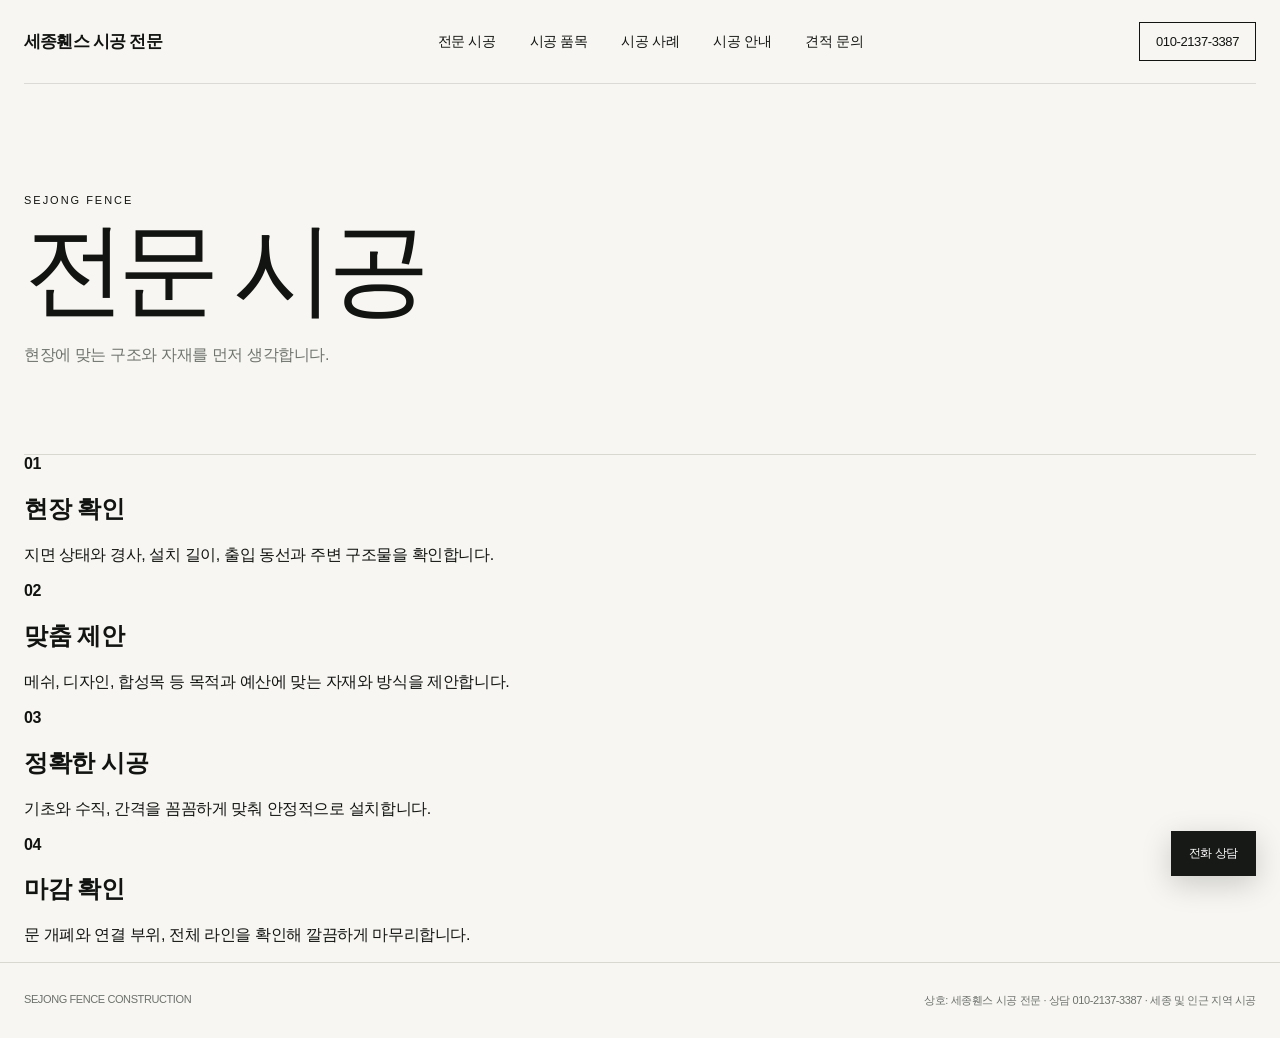
==== about.html @ a95125a5 "Add files via upload" ====
<!doctype html><html lang="ko"><head><meta charset="utf-8"><meta name="viewport" content="width=device-width,initial-scale=1"><title>세종휀스 전문 시공 | 세종휀스 시공 전문</title><meta name="description" content="현장에 맞는 구조와 자재를 먼저 생각합니다."><meta name="keywords" content="세종휀스, 세종 휀스 시공, 세종펜스, 세종 울타리, 세종 메쉬휀스, 세종 합성목휀스"><meta property="og:title" content="세종휀스 전문 시공 | 세종휀스 시공 전문"><meta property="og:description" content="현장에 맞는 구조와 자재를 먼저 생각합니다."><link rel="stylesheet" href="style.css">  <link rel="icon" type="image/png" href="favicon.png">
  <link rel="apple-touch-icon" href="assets/horangi-favicon.png">
</head><body><nav class="nav wrap subnav"><a class="brand" href="index.html">세종휀스 시공 전문</a><div class="menu"><a href="about.html">전문 시공</a><a href="types.html">시공 품목</a><a href="works.html">시공 사례</a><a href="process.html">시공 안내</a><a href="contact.html">견적 문의</a></div><a class="call" href="tel:01021373387">010-2137-3387</a></nav><main class="wrap"><section class="subhero reveal"><div class="kicker">SEJONG FENCE</div><h1>전문 시공</h1><p class="copy">현장에 맞는 구조와 자재를 먼저 생각합니다.</p></section><section class="service-list"><div class="service-row reveal"><b>01</b><h2>현장 확인</h2><p>지면 상태와 경사, 설치 길이, 출입 동선과 주변 구조물을 확인합니다.</p></div><div class="service-row reveal"><b>02</b><h2>맞춤 제안</h2><p>메쉬, 디자인, 합성목 등 목적과 예산에 맞는 자재와 방식을 제안합니다.</p></div><div class="service-row reveal"><b>03</b><h2>정확한 시공</h2><p>기초와 수직, 간격을 꼼꼼하게 맞춰 안정적으로 설치합니다.</p></div><div class="service-row reveal"><b>04</b><h2>마감 확인</h2><p>문 개폐와 연결 부위, 전체 라인을 확인해 깔끔하게 마무리합니다.</p></div></section></main><footer><div class="wrap footer-row"><div>SEJONG FENCE CONSTRUCTION</div><div>상호: 세종휀스 시공 전문 · 상담 010-2137-3387 · 세종 및 인근 지역 시공</div></div></footer><a class="float" href="tel:01021373387">전화 상담</a><script src="script.js"></script></body></html>
---- style.css ----
*{box-sizing:border-box}html{scroll-behavior:smooth}body{margin:0;background:#f3f2ee;color:#151816;font-family:Arial,"Noto Sans KR",sans-serif;letter-spacing:-.025em}.wrap{width:min(1240px,calc(100% - 48px));margin:auto}a{color:inherit;text-decoration:none}img{display:block;width:100%}::selection{background:#d8ff45;color:#111}.nav{height:92px;display:flex;align-items:center;justify-content:space-between;position:relative;z-index:5;border-bottom:1px solid rgba(255,255,255,.25)}.brand{font-weight:800;font-size:18px;letter-spacing:-.05em}.menu{display:flex;gap:30px;font-size:14px}.menu a{position:relative}.menu a:after{content:"";position:absolute;left:0;bottom:-7px;width:0;height:1px;background:currentColor;transition:.35s}.menu a:hover:after{width:100%}.call{font-size:13px;border:1px solid currentColor;padding:10px 15px;border-radius:99px}.hero{min-height:94vh;position:relative;color:#fff;overflow:hidden}.hero-bg{position:absolute;inset:0;background:linear-gradient(90deg,rgba(10,14,11,.78) 0%,rgba(10,14,11,.18) 58%,rgba(10,14,11,.05)),url('assets/hero-composite.webp') center/cover;transform:scale(1.03);animation:heroZoom 9s ease-out forwards}@keyframes heroZoom{to{transform:scale(1)}}.hero-copy{position:relative;z-index:2;padding:15vh 0 80px}.eyebrow,.kicker{font-size:11px;letter-spacing:.18em;text-transform:uppercase}.hero h1{font-size:clamp(54px,7.5vw,118px);line-height:.92;letter-spacing:-.075em;margin:24px 0 34px;max-width:1040px;font-weight:650}.hero-copy>p{max-width:520px;font-size:17px;line-height:1.8;color:rgba(255,255,255,.8)}.hero-links{display:flex;gap:10px;margin-top:36px}.hero-links a{padding:15px 20px;border:1px solid rgba(255,255,255,.45);border-radius:99px;font-size:13px;backdrop-filter:blur(8px)}.hero-links a:first-child{background:#d8ff45;color:#111;border-color:#d8ff45}.intro{display:grid;grid-template-columns:.8fr 1.2fr;gap:9vw;padding:150px 0 110px;border-bottom:1px solid #c9c9c3}.intro:before{content:"01 / APPROACH";font-size:11px;letter-spacing:.16em}.intro h2{font-size:clamp(42px,5.2vw,76px);line-height:1.02;letter-spacing:-.065em;margin:0}.intro p{grid-column:2;font-size:17px;line-height:1.9;max-width:650px;margin:0;color:#555b57}.projects{padding:110px 0}.project-head{display:flex;justify-content:space-between;align-items:end;margin-bottom:45px}.section-title{font-size:clamp(42px,5vw,72px);line-height:1;letter-spacing:-.06em;margin:0}.project-head span{font-size:11px;letter-spacing:.15em}.gallery{display:grid;grid-template-columns:repeat(12,1fr);gap:16px}.tile{position:relative;overflow:hidden;background:#ddd}.tile:nth-child(1){grid-column:span 7}.tile:nth-child(2){grid-column:span 5}.tile:nth-child(3){grid-column:span 4}.tile:nth-child(4){grid-column:span 4}.tile:nth-child(5){grid-column:span 4}.tile:nth-child(n+6){grid-column:span 3}.tile img{aspect-ratio:1/1;object-fit:cover;transition:transform .8s cubic-bezier(.2,.8,.2,1),filter .5s}.tile:hover img{transform:scale(1.035);filter:contrast(1.04)}.meta{position:absolute;left:14px;right:14px;bottom:14px;padding:13px 15px;display:flex;justify-content:space-between;align-items:center;background:rgba(246,246,240,.9);backdrop-filter:blur(12px);font-size:12px}.meta small{letter-spacing:.08em;color:#777}.meta b{font-size:12px}.statement{background:#171b18;color:#eef0e9;padding:135px 0}.statement-grid{display:grid;grid-template-columns:1.1fr .9fr;gap:9vw}.statement .kicker{color:#d8ff45;margin-bottom:22px}.statement p{font-size:18px;line-height:1.9;color:#aeb5af;margin-top:55px}.facts{margin-top:55px;border-top:1px solid #3a3e3a}.fact{display:grid;grid-template-columns:60px 1fr auto;align-items:center;padding:23px 0;border-bottom:1px solid #3a3e3a}.fact b{font-size:12px;color:#d8ff45}.fact span{font-size:15px}.fact:after{content:'↗';font-size:18px}.insights{padding:120px 0}.insights-head{display:grid;grid-template-columns:1fr 1fr;gap:40px;margin-bottom:50px}.insights-head p{line-height:1.8;color:#666;max-width:520px}.insight-grid{display:grid;grid-template-columns:repeat(4,1fr);border-top:1px solid #bbb;border-left:1px solid #bbb}.insight{min-height:250px;padding:28px;border-right:1px solid #bbb;border-bottom:1px solid #bbb;display:flex;flex-direction:column;justify-content:space-between;transition:.35s}.insight:hover{background:#d8ff45}.icon{width:42px;height:42px;border:1px solid #8e928e;border-radius:50%;display:grid;place-items:center;font-size:18px}.insight h3{font-size:21px;margin:0 0 10px}.insight p{font-size:13px;line-height:1.7;color:#666;margin:0}.insight:hover p{color:#303530}.cta{padding:130px 0;display:flex;justify-content:space-between;align-items:end}.cta h2{font-size:clamp(48px,6vw,86px);line-height:.98;letter-spacing:-.07em;margin:15px 0 0}.round{width:120px;height:120px;border-radius:50%;display:grid;place-items:center;background:#d8ff45;font-size:14px;transition:.4s}.round:hover{transform:rotate(-8deg) scale(1.05)}footer{padding:30px 0;border-top:1px solid #c9c9c3;font-size:11px;color:#6c716d}.footer-row{display:flex;justify-content:space-between;gap:30px}.float{position:fixed;right:24px;bottom:24px;z-index:10;background:#151816;color:#fff;padding:14px 18px;border-radius:99px;font-size:12px;box-shadow:0 8px 30px rgba(0,0,0,.18)}.reveal{opacity:0;transform:translateY(24px);transition:opacity .85s,transform .85s}.reveal.on{opacity:1;transform:none}
/* sub pages */body:not(:has(.hero)){padding-top:0}.subhero{padding:120px 0 80px}.subhero h1{font-size:clamp(52px,7vw,96px);letter-spacing:-.07em;line-height:.95;margin:15px 0}.subhero p{max-width:620px;line-height:1.8;color:#666}.cards{display:grid;grid-template-columns:repeat(3,1fr);gap:16px;padding-bottom:100px}.card{padding:28px;border:1px solid #c9c9c3;min-height:240px}.card h3{font-size:24px}.card p{line-height:1.8;color:#666}.plainnav{color:#151816;border-bottom:1px solid #c9c9c3}.plainnav .nav{border-bottom:0}
@media(max-width:800px){.wrap{width:min(100% - 28px,1240px)}.nav{height:72px}.menu{display:none}.brand{font-size:16px}.call{font-size:11px}.hero{min-height:82vh}.hero-copy{padding-top:14vh}.hero h1{font-size:52px}.hero-copy>p{font-size:15px}.intro{grid-template-columns:1fr;padding:90px 0 70px;gap:25px}.intro h2,.intro p{grid-column:1}.gallery{grid-template-columns:1fr 1fr}.tile,.tile:nth-child(n){grid-column:span 1}.tile:first-child{grid-column:span 2}.meta{position:static}.meta b{display:none}.statement{padding:90px 0}.statement-grid,.insights-head{grid-template-columns:1fr}.statement p{margin-top:15px}.insight-grid{grid-template-columns:1fr 1fr}.insight{min-height:210px}.cta{padding:90px 0;align-items:center}.round{width:92px;height:92px}.footer-row{display:block;line-height:1.8}.float{right:14px;bottom:14px}.cards{grid-template-columns:1fr}}
/* v5 refined editorial system */
:root{--paper:#f7f6f2;--ink:#121412;--muted:#6f746f;--line:#d8d8d1;--accent:#8d6b45}
body{background:var(--paper);color:var(--ink)}
.nav{height:84px;border-bottom:1px solid rgba(20,22,20,.12)}
.hero .nav{border-bottom-color:rgba(255,255,255,.25)}
.brand{font-size:17px;letter-spacing:-.045em}.menu{gap:34px}.call{border-radius:0;padding:11px 16px}
.hero-bg{background:linear-gradient(90deg,rgba(8,10,8,.66),rgba(8,10,8,.06) 68%),url('assets/hero-composite.webp') center/cover}
.hero h1{font-weight:520;letter-spacing:-.068em}.hero-links a{border-radius:0}.hero-links a:first-child{background:#fff;color:#111;border-color:#fff}
.intro{padding:132px 0 100px}.statement{background:#141614}.statement .kicker,.fact b{color:#c8a87e}
.gallery{grid-template-columns:repeat(3,minmax(0,1fr));gap:12px}
.tile,.tile:nth-child(1),.tile:nth-child(2),.tile:nth-child(3),.tile:nth-child(4),.tile:nth-child(5),.tile:nth-child(n+6){grid-column:auto!important;background:#e9e8e2;overflow:hidden}
.tile img{width:100%;aspect-ratio:1/1;object-fit:cover;object-position:center;filter:saturate(.94) contrast(1.02);transition:transform .75s cubic-bezier(.16,1,.3,1),filter .4s}
.tile:hover img{transform:scale(1.025);filter:saturate(1) contrast(1.04)}
.meta{position:static;min-height:48px;margin:0;padding:14px 4px;background:transparent;backdrop-filter:none;border-top:1px solid var(--line)}
.meta small{font-size:10px}.meta b{font-weight:500;color:#4f544f}
.projects{padding:76px 0 120px}.subhero{padding-top:110px;padding-bottom:68px;border-bottom:1px solid var(--line)}
.subhero h1{font-size:clamp(58px,8vw,112px);font-weight:500;letter-spacing:-.075em;margin:14px 0 24px}.subhero .copy{max-width:580px;color:var(--muted);line-height:1.8}
.insight-grid{border-color:var(--line)}.insight{border-color:var(--line);background:transparent}.insight:hover{background:#ece8e0}.icon{border:0;border-radius:0;width:36px;height:36px;background:#e8e3da;color:#5f4c36}.round{background:#151715;color:#fff;border-radius:0}.float{border-radius:0;background:#171917}
footer{border-top-color:var(--line)}
@media(max-width:900px){.gallery{grid-template-columns:repeat(2,minmax(0,1fr))}}
@media(max-width:560px){.gallery{grid-template-columns:1fr}.tile:first-child{grid-column:auto!important}.subhero{padding-top:72px}.meta b{display:block}.gallery{gap:22px}}
/* v6 art-direction: motion field + numbered craft principles */
.work-manifesto{position:relative;overflow:hidden;padding:110px 0 92px;background:#e9e6df;border-top:1px solid var(--line);border-bottom:1px solid var(--line)}
.work-manifesto:before,.work-manifesto:after{content:"";position:absolute;border-radius:50%;filter:blur(2px);opacity:.65;pointer-events:none}
.work-manifesto:before{width:520px;height:520px;right:-130px;top:-260px;background:radial-gradient(circle at 35% 35%,rgba(141,107,69,.26),rgba(141,107,69,0) 68%);animation:driftA 11s ease-in-out infinite alternate}
.work-manifesto:after{width:420px;height:420px;left:-160px;bottom:-250px;background:radial-gradient(circle at 55% 45%,rgba(18,20,18,.12),rgba(18,20,18,0) 70%);animation:driftB 14s ease-in-out infinite alternate}
@keyframes driftA{to{transform:translate(-80px,70px) scale(1.12)}}@keyframes driftB{to{transform:translate(110px,-55px) scale(.9)}}
.manifesto-inner{position:relative;z-index:1;display:grid;grid-template-columns:.72fr 1.28fr;gap:9vw;align-items:end}.manifesto-label{font-size:10px;letter-spacing:.22em;text-transform:uppercase}.manifesto-copy h2{font-size:clamp(44px,6vw,88px);font-weight:500;line-height:.96;letter-spacing:-.07em;margin:0}.manifesto-copy p{margin:26px 0 0;font-size:16px;color:#666b66}
.craft{padding:130px 0}.craft-head{display:grid;grid-template-columns:1fr .75fr;gap:9vw;align-items:end;margin-bottom:54px}.craft-head h2{font-size:clamp(46px,6vw,84px);font-weight:500;line-height:.96;letter-spacing:-.07em;margin:12px 0 0}.craft-head p{margin:0;color:var(--muted);line-height:1.9;max-width:520px}.principles{display:grid;grid-template-columns:repeat(12,1fr);border-top:1px solid var(--ink)}.principle{position:relative;min-height:330px;padding:24px 24px 30px;border-bottom:1px solid var(--line);overflow:hidden;transition:background .4s,transform .4s}.principle:nth-child(1){grid-column:span 5;border-right:1px solid var(--line)}.principle:nth-child(2){grid-column:span 7}.principle:nth-child(3){grid-column:3/span 8;border-left:1px solid var(--line);border-right:1px solid var(--line)}.principle:hover{background:#ece8e0}.principle .num{display:flex;justify-content:space-between;align-items:center;font-size:11px;letter-spacing:.16em;color:#777}.principle .num:after{content:'↗';font-size:18px;letter-spacing:0;color:#111;transition:transform .35s}.principle:hover .num:after{transform:translate(5px,-5px)}.principle h3{font-size:clamp(28px,3vw,44px);font-weight:520;letter-spacing:-.055em;line-height:1.08;margin:110px 0 18px;max-width:520px}.principle p{font-size:15px;line-height:1.85;color:#666b66;max-width:570px;margin:0}.principle .ghost{position:absolute;right:18px;bottom:-35px;font-size:150px;line-height:1;color:rgba(18,20,18,.035);font-weight:700;letter-spacing:-.08em;pointer-events:none}
.projects{padding-top:100px}.project-head{border-bottom:1px solid var(--ink);padding-bottom:22px}.project-head .section-title{font-weight:500}.gallery{gap:18px 12px}.meta{border-top:0;padding:13px 0 0;min-height:42px}.tile img{background:#deddd7}
@media(max-width:800px){.manifesto-inner,.craft-head{grid-template-columns:1fr;gap:28px}.work-manifesto{padding:80px 0}.craft{padding:90px 0}.principles{display:block}.principle,.principle:nth-child(1),.principle:nth-child(2),.principle:nth-child(3){min-height:280px;border-left:0;border-right:0}.principle h3{margin-top:75px}}
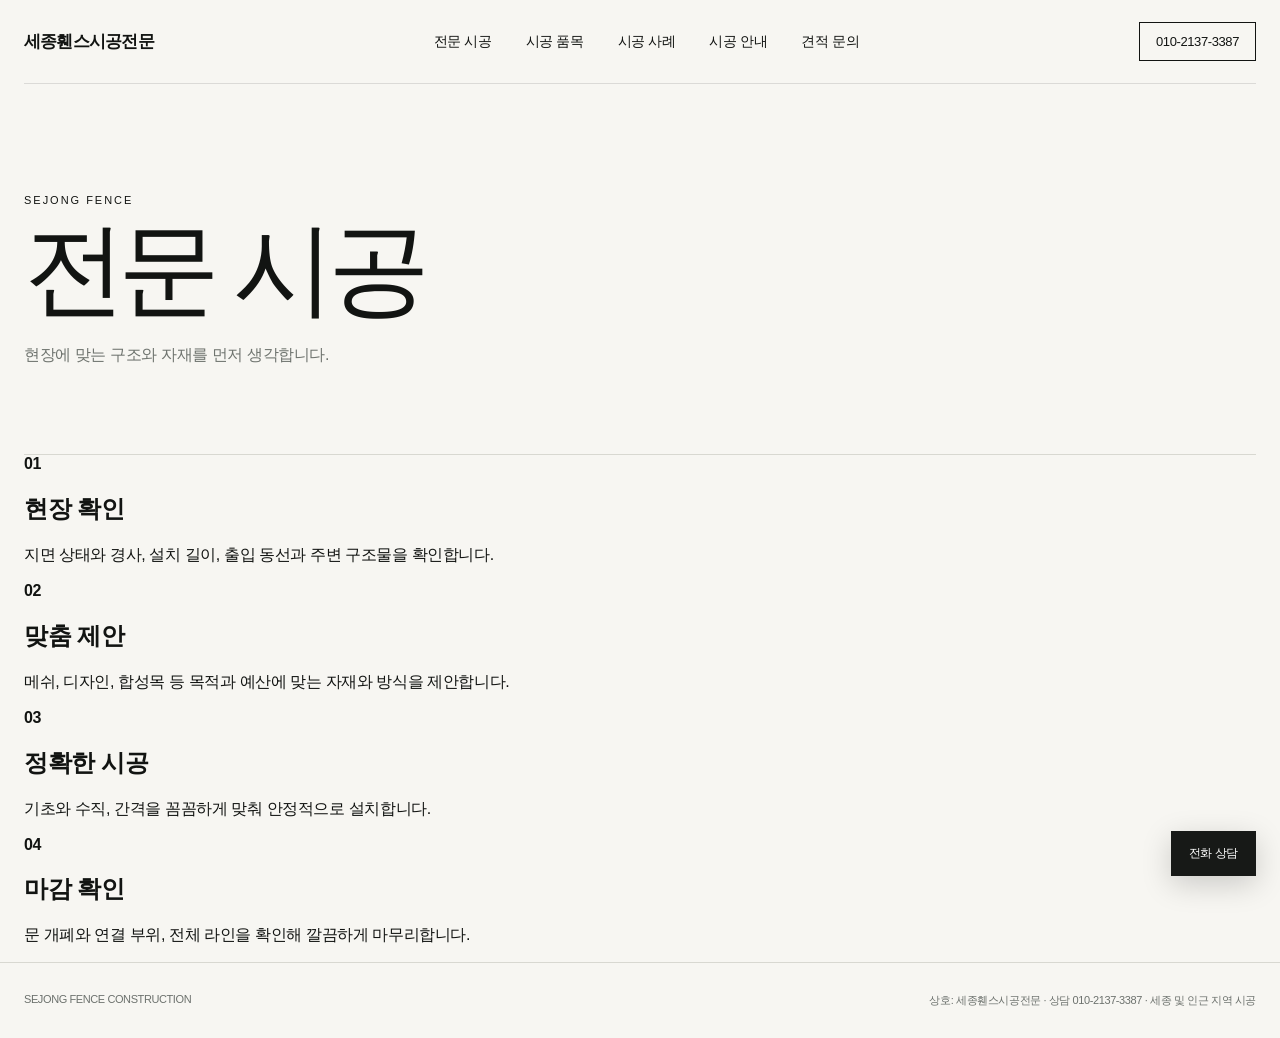
==== commit 3cec7491: "Rename site and replace tiger favicon" ====
--- a/about.html
+++ b/about.html
@@ -1,3 +1,3 @@
-<!doctype html><html lang="ko"><head><meta charset="utf-8"><meta name="viewport" content="width=device-width,initial-scale=1"><title>세종휀스 전문 시공 | 세종휀스 시공 전문</title><meta name="description" content="현장에 맞는 구조와 자재를 먼저 생각합니다."><meta name="keywords" content="세종휀스, 세종 휀스 시공, 세종펜스, 세종 울타리, 세종 메쉬휀스, 세종 합성목휀스"><meta property="og:title" content="세종휀스 전문 시공 | 세종휀스 시공 전문"><meta property="og:description" content="현장에 맞는 구조와 자재를 먼저 생각합니다."><link rel="stylesheet" href="style.css">  <link rel="icon" type="image/png" href="favicon.png">
-  <link rel="apple-touch-icon" href="assets/horangi-favicon.png">
-</head><body><nav class="nav wrap subnav"><a class="brand" href="index.html">세종휀스 시공 전문</a><div class="menu"><a href="about.html">전문 시공</a><a href="types.html">시공 품목</a><a href="works.html">시공 사례</a><a href="process.html">시공 안내</a><a href="contact.html">견적 문의</a></div><a class="call" href="tel:01021373387">010-2137-3387</a></nav><main class="wrap"><section class="subhero reveal"><div class="kicker">SEJONG FENCE</div><h1>전문 시공</h1><p class="copy">현장에 맞는 구조와 자재를 먼저 생각합니다.</p></section><section class="service-list"><div class="service-row reveal"><b>01</b><h2>현장 확인</h2><p>지면 상태와 경사, 설치 길이, 출입 동선과 주변 구조물을 확인합니다.</p></div><div class="service-row reveal"><b>02</b><h2>맞춤 제안</h2><p>메쉬, 디자인, 합성목 등 목적과 예산에 맞는 자재와 방식을 제안합니다.</p></div><div class="service-row reveal"><b>03</b><h2>정확한 시공</h2><p>기초와 수직, 간격을 꼼꼼하게 맞춰 안정적으로 설치합니다.</p></div><div class="service-row reveal"><b>04</b><h2>마감 확인</h2><p>문 개폐와 연결 부위, 전체 라인을 확인해 깔끔하게 마무리합니다.</p></div></section></main><footer><div class="wrap footer-row"><div>SEJONG FENCE CONSTRUCTION</div><div>상호: 세종휀스 시공 전문 · 상담 010-2137-3387 · 세종 및 인근 지역 시공</div></div></footer><a class="float" href="tel:01021373387">전화 상담</a><script src="script.js"></script></body></html>+<!doctype html><html lang="ko"><head><meta charset="utf-8"><meta name="viewport" content="width=device-width,initial-scale=1"><title>세종휀스 전문 시공 | 세종휀스시공전문</title><meta name="description" content="현장에 맞는 구조와 자재를 먼저 생각합니다."><meta name="keywords" content="세종휀스, 세종 휀스 시공, 세종펜스, 세종 울타리, 세종 메쉬휀스, 세종 합성목휀스"><meta property="og:title" content="세종휀스 전문 시공 | 세종휀스시공전문"><meta property="og:description" content="현장에 맞는 구조와 자재를 먼저 생각합니다."><link rel="stylesheet" href="style.css">  <link rel="icon" type="image/png" href="favicon.png">
+  <link rel="apple-touch-icon" href="assets/sejong-fence-icon.png">
+</head><body><nav class="nav wrap subnav"><a class="brand" href="index.html">세종휀스시공전문</a><div class="menu"><a href="about.html">전문 시공</a><a href="types.html">시공 품목</a><a href="works.html">시공 사례</a><a href="process.html">시공 안내</a><a href="contact.html">견적 문의</a></div><a class="call" href="tel:01021373387">010-2137-3387</a></nav><main class="wrap"><section class="subhero reveal"><div class="kicker">SEJONG FENCE</div><h1>전문 시공</h1><p class="copy">현장에 맞는 구조와 자재를 먼저 생각합니다.</p></section><section class="service-list"><div class="service-row reveal"><b>01</b><h2>현장 확인</h2><p>지면 상태와 경사, 설치 길이, 출입 동선과 주변 구조물을 확인합니다.</p></div><div class="service-row reveal"><b>02</b><h2>맞춤 제안</h2><p>메쉬, 디자인, 합성목 등 목적과 예산에 맞는 자재와 방식을 제안합니다.</p></div><div class="service-row reveal"><b>03</b><h2>정확한 시공</h2><p>기초와 수직, 간격을 꼼꼼하게 맞춰 안정적으로 설치합니다.</p></div><div class="service-row reveal"><b>04</b><h2>마감 확인</h2><p>문 개폐와 연결 부위, 전체 라인을 확인해 깔끔하게 마무리합니다.</p></div></section></main><footer><div class="wrap footer-row"><div>SEJONG FENCE CONSTRUCTION</div><div>상호: 세종휀스시공전문 · 상담 010-2137-3387 · 세종 및 인근 지역 시공</div></div></footer><a class="float" href="tel:01021373387">전화 상담</a><script src="script.js"></script></body></html>
